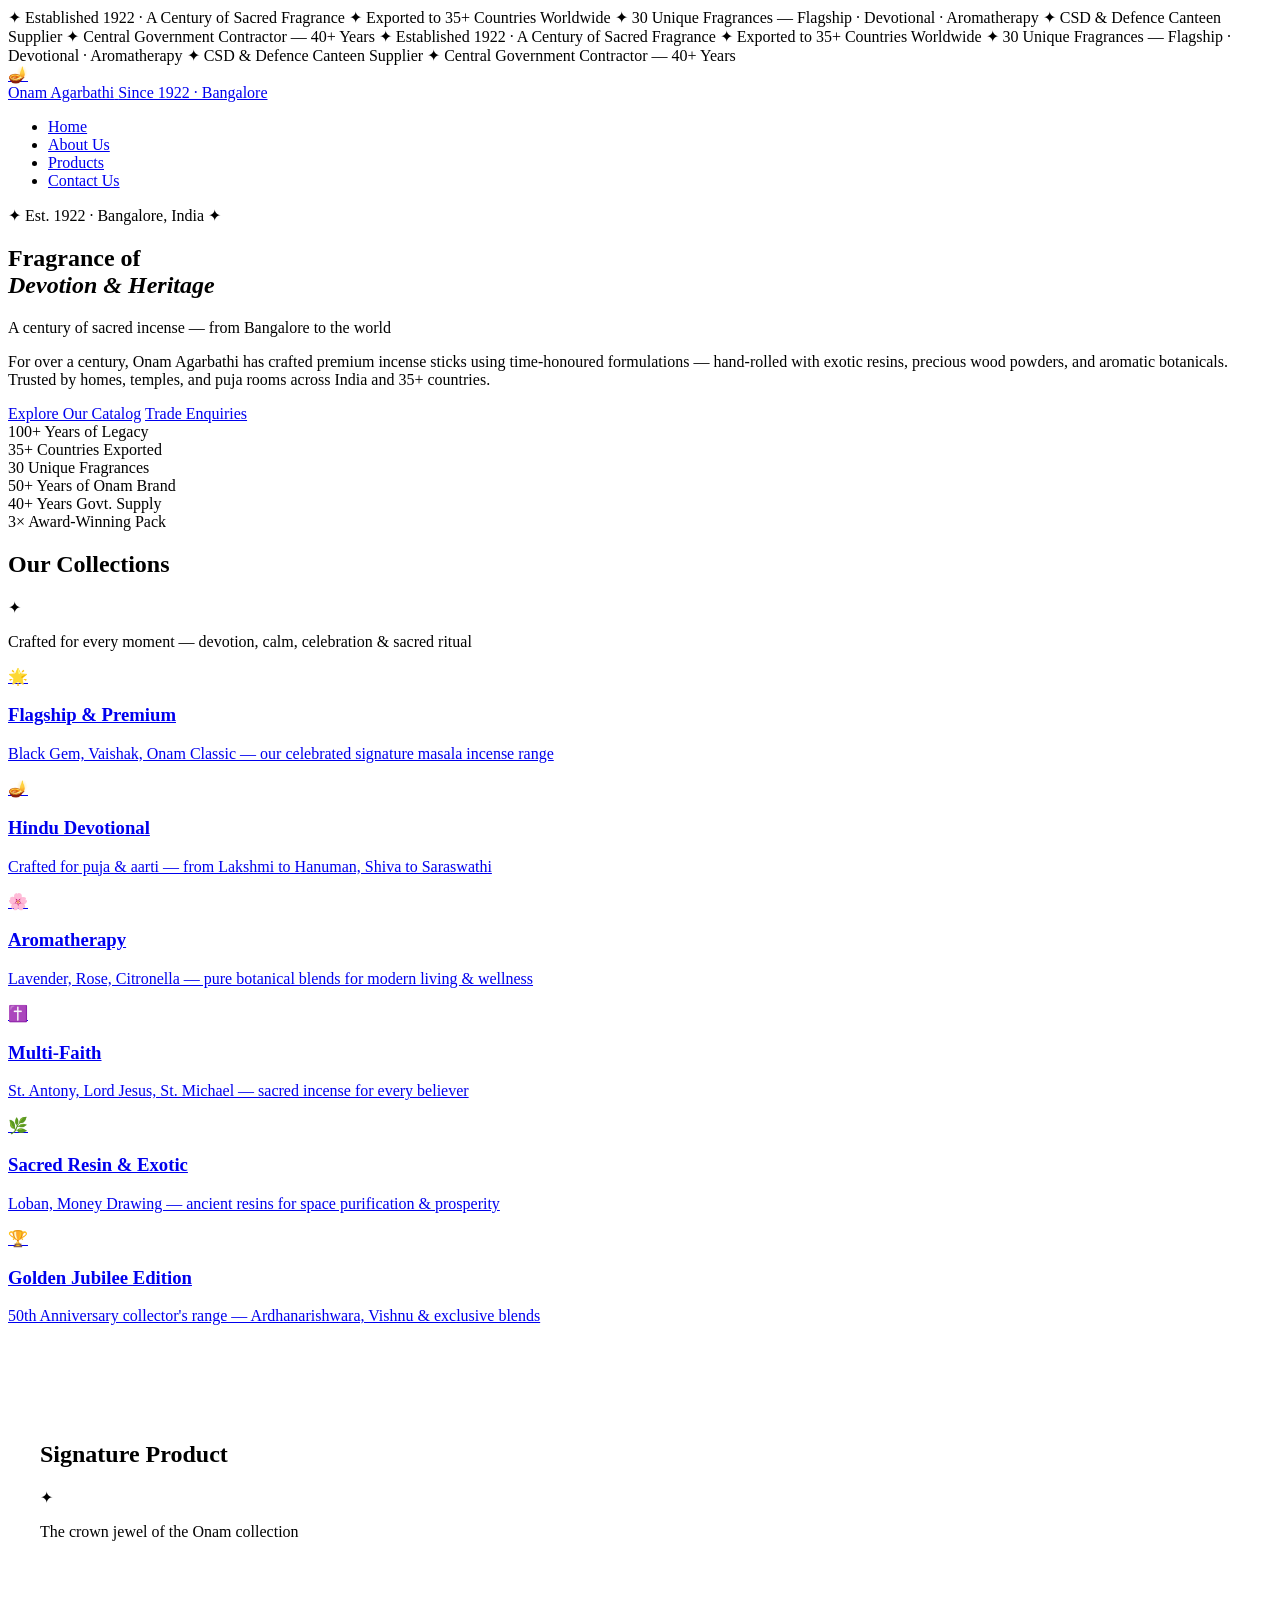
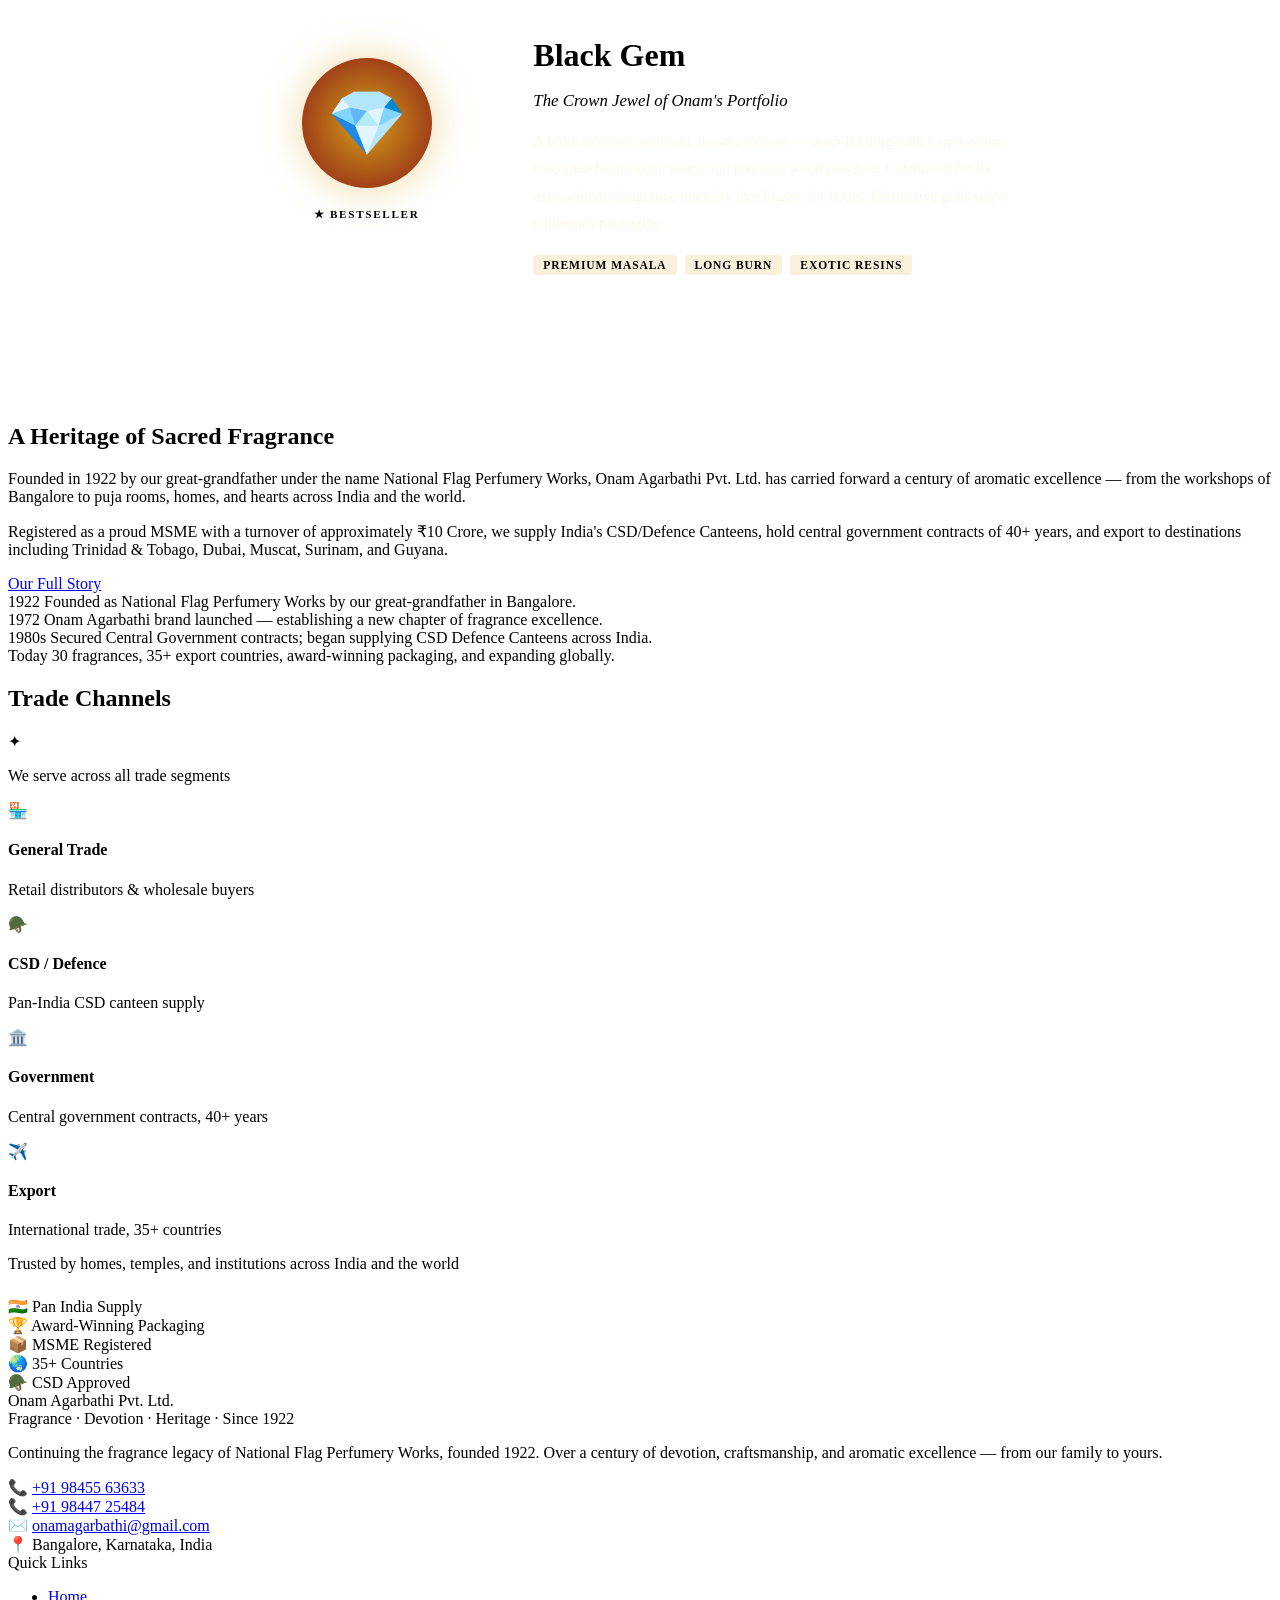
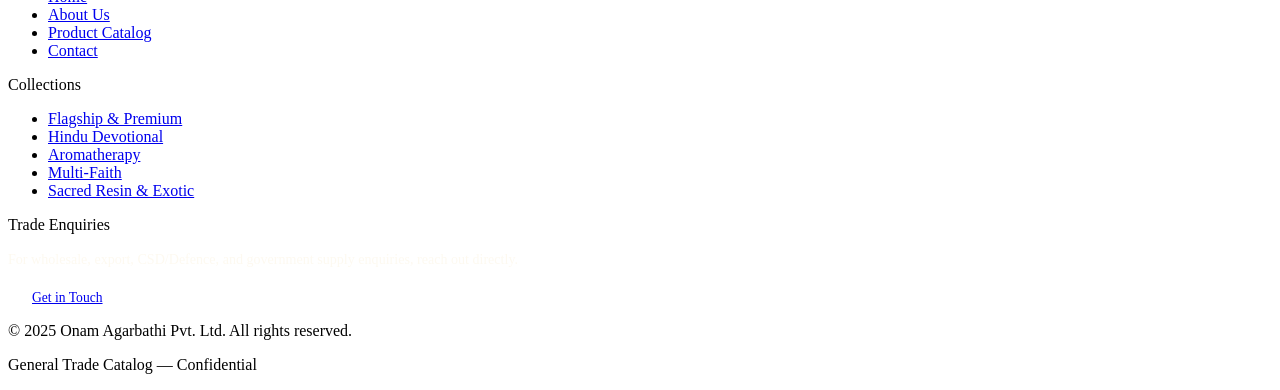
==== index.html @ 0c223b28 "Add index.html" ====
<!DOCTYPE html>
<html lang="en">
<head>
  <meta charset="UTF-8" />
  <meta name="viewport" content="width=device-width, initial-scale=1.0" />
  <title>Onam Agarbathi Pvt. Ltd. — Fragrance · Devotion · Heritage</title>
  <meta name="description" content="Onam Agarbathi Pvt. Ltd. — Over 50 years of sacred fragrance from Bangalore. Premium incense sticks exported to 35+ countries. Shop our catalog of 30 unique fragrances." />
  <link rel="stylesheet" href="css/style.css" />
</head>
<body>

<!-- ANNOUNCEMENT BAR -->
<div class="marquee-bar">
  <div class="marquee-inner">
    <span class="marquee-item"><span class="dot">✦</span> Established 1922 · A Century of Sacred Fragrance</span>
    <span class="marquee-item"><span class="dot">✦</span> Exported to 35+ Countries Worldwide</span>
    <span class="marquee-item"><span class="dot">✦</span> 30 Unique Fragrances — Flagship · Devotional · Aromatherapy</span>
    <span class="marquee-item"><span class="dot">✦</span> CSD &amp; Defence Canteen Supplier</span>
    <span class="marquee-item"><span class="dot">✦</span> Central Government Contractor — 40+ Years</span>
    <span class="marquee-item"><span class="dot">✦</span> Established 1922 · A Century of Sacred Fragrance</span>
    <span class="marquee-item"><span class="dot">✦</span> Exported to 35+ Countries Worldwide</span>
    <span class="marquee-item"><span class="dot">✦</span> 30 Unique Fragrances — Flagship · Devotional · Aromatherapy</span>
    <span class="marquee-item"><span class="dot">✦</span> CSD &amp; Defence Canteen Supplier</span>
    <span class="marquee-item"><span class="dot">✦</span> Central Government Contractor — 40+ Years</span>
  </div>
</div>

<!-- NAVBAR -->
<nav class="navbar">
  <div class="nav-inner">
    <a href="index.html" class="nav-brand">
      <div class="nav-logo-icon">🪔</div>
      <div class="nav-brand-text">
        <span class="nav-brand-name">Onam Agarbathi</span>
        <span class="nav-brand-tagline">Since 1922 · Bangalore</span>
      </div>
    </a>
    <ul class="nav-links">
      <li><a href="index.html" class="active">Home</a></li>
      <li><a href="about.html">About Us</a></li>
      <li><a href="products.html">Products</a></li>
      <li><a href="contact.html" class="nav-cta">Contact Us</a></li>
    </ul>
    <div class="nav-toggle" aria-label="Menu">
      <span></span><span></span><span></span>
    </div>
  </div>
</nav>

<!-- HERO -->
<section class="hero">
  <div class="hero-bg-pattern"></div>
  <div class="hero-mandala"></div>
  <div class="hero-inner">
    <div class="hero-content">
      <span class="hero-badge">✦ Est. 1922 · Bangalore, India ✦</span>
      <h1 class="hero-title">
        Fragrance of<br/><em>Devotion &amp; Heritage</em>
      </h1>
      <p class="hero-subtitle">A century of sacred incense — from Bangalore to the world</p>
      <p class="hero-desc">
        For over a century, Onam Agarbathi has crafted premium incense sticks using time-honoured formulations — hand-rolled with exotic resins, precious wood powders, and aromatic botanicals. Trusted by homes, temples, and puja rooms across India and 35+ countries.
      </p>
      <div class="hero-buttons">
        <a href="products.html" class="btn-primary">Explore Our Catalog</a>
        <a href="contact.html" class="btn-outline">Trade Enquiries</a>
      </div>
    </div>
    <div>
      <div class="hero-stats">
        <div class="hero-stat">
          <span class="stat-number">100+</span>
          <span class="stat-label">Years of Legacy</span>
        </div>
        <div class="hero-stat">
          <span class="stat-number">35+</span>
          <span class="stat-label">Countries Exported</span>
        </div>
        <div class="hero-stat">
          <span class="stat-number">30</span>
          <span class="stat-label">Unique Fragrances</span>
        </div>
        <div class="hero-stat">
          <span class="stat-number">50+</span>
          <span class="stat-label">Years of Onam Brand</span>
        </div>
        <div class="hero-stat">
          <span class="stat-number">40+</span>
          <span class="stat-label">Years Govt. Supply</span>
        </div>
        <div class="hero-stat">
          <span class="stat-number">3×</span>
          <span class="stat-label">Award-Winning Pack</span>
        </div>
      </div>
    </div>
  </div>
</section>

<!-- CATEGORIES -->
<section class="categories-section">
  <div class="container">
    <h2 class="section-title">Our Collections</h2>
    <div class="section-divider"><span class="ornament">✦</span></div>
    <p class="section-subtitle">Crafted for every moment — devotion, calm, celebration &amp; sacred ritual</p>
    <div class="categories-grid">
      <a href="products.html?filter=flagship" class="category-card">
        <span class="category-icon">🌟</span>
        <h3>Flagship &amp; Premium</h3>
        <p>Black Gem, Vaishak, Onam Classic — our celebrated signature masala incense range</p>
      </a>
      <a href="products.html?filter=devotional" class="category-card">
        <span class="category-icon">🪔</span>
        <h3>Hindu Devotional</h3>
        <p>Crafted for puja &amp; aarti — from Lakshmi to Hanuman, Shiva to Saraswathi</p>
      </a>
      <a href="products.html?filter=aromatherapy" class="category-card">
        <span class="category-icon">🌸</span>
        <h3>Aromatherapy</h3>
        <p>Lavender, Rose, Citronella — pure botanical blends for modern living &amp; wellness</p>
      </a>
      <a href="products.html?filter=multifaith" class="category-card">
        <span class="category-icon">✝️</span>
        <h3>Multi-Faith</h3>
        <p>St. Antony, Lord Jesus, St. Michael — sacred incense for every believer</p>
      </a>
      <a href="products.html?filter=resin" class="category-card">
        <span class="category-icon">🌿</span>
        <h3>Sacred Resin &amp; Exotic</h3>
        <p>Loban, Money Drawing — ancient resins for space purification &amp; prosperity</p>
      </a>
      <a href="products.html" class="category-card">
        <span class="category-icon">🏆</span>
        <h3>Golden Jubilee Edition</h3>
        <p>50th Anniversary collector's range — Ardhanarishwara, Vishnu &amp; exclusive blends</p>
      </a>
    </div>
  </div>
</section>

<!-- SIGNATURE PRODUCT SPOTLIGHT -->
<section style="background: var(--warm-white); padding: 80px 2rem;">
  <div class="container">
    <h2 class="section-title">Signature Product</h2>
    <div class="section-divider"><span class="ornament">✦</span></div>
    <p class="section-subtitle">The crown jewel of the Onam collection</p>
    <div style="max-width: 800px; margin: 0 auto; background: linear-gradient(135deg, var(--dark-brown), #3A1C10); border-radius: 16px; padding: 3rem; display: grid; grid-template-columns: 1fr 2fr; gap: 2.5rem; align-items: center; border: 1px solid var(--border-gold);">
      <div style="text-align: center;">
        <div style="width: 130px; height: 130px; background: radial-gradient(circle, #D4A017, #8B1A1A); border-radius: 50%; display: flex; align-items: center; justify-content: center; font-size: 4rem; margin: 0 auto 1rem; box-shadow: 0 0 40px rgba(212,160,23,0.4);">💎</div>
        <span style="background: var(--gold); color: var(--dark-brown); font-size: 0.7rem; font-weight: 700; letter-spacing: 0.15em; text-transform: uppercase; padding: 4px 12px; border-radius: 3px;">★ Bestseller</span>
      </div>
      <div>
        <h3 style="font-family: 'Cinzel', serif; font-size: 2rem; color: var(--gold); margin-bottom: 0.5rem;">Black Gem</h3>
        <p style="font-family: 'Playfair Display', serif; font-style: italic; color: var(--saffron); margin-bottom: 1rem; font-size: 1.05rem;">The Crown Jewel of Onam's Portfolio</p>
        <p style="color: rgba(251,245,230,0.8); font-size: 0.95rem; line-height: 1.8; margin-bottom: 1.2rem;">A bold, intensely aromatic masala incense — deep-burning with long-lasting fragrance from exotic resins and precious wood powders. Celebrated for its extraordinary fragrance intensity that lingers for hours. Distinctive gold-stripe collector's packaging.</p>
        <div style="display: flex; gap: 8px; flex-wrap: wrap;">
          <span style="background: rgba(212,160,23,0.15); border: 1px solid var(--gold); color: var(--saffron); font-size: 0.72rem; font-weight: 700; letter-spacing: 0.08em; text-transform: uppercase; padding: 4px 10px; border-radius: 3px;">Premium Masala</span>
          <span style="background: rgba(212,160,23,0.15); border: 1px solid var(--gold); color: var(--saffron); font-size: 0.72rem; font-weight: 700; letter-spacing: 0.08em; text-transform: uppercase; padding: 4px 10px; border-radius: 3px;">Long Burn</span>
          <span style="background: rgba(212,160,23,0.15); border: 1px solid var(--gold); color: var(--saffron); font-size: 0.72rem; font-weight: 700; letter-spacing: 0.08em; text-transform: uppercase; padding: 4px 10px; border-radius: 3px;">Exotic Resins</span>
        </div>
      </div>
    </div>
  </div>
</section>

<!-- ABOUT SNIPPET -->
<section class="about-snippet">
  <div class="about-snippet-inner">
    <div>
      <h2>A Heritage of <span>Sacred Fragrance</span></h2>
      <p>
        Founded in 1922 by our great-grandfather under the name National Flag Perfumery Works, Onam Agarbathi Pvt. Ltd. has carried forward a century of aromatic excellence — from the workshops of Bangalore to puja rooms, homes, and hearts across India and the world.
      </p>
      <p>
        Registered as a proud MSME with a turnover of approximately ₹10 Crore, we supply India's CSD/Defence Canteens, hold central government contracts of 40+ years, and export to destinations including Trinidad &amp; Tobago, Dubai, Muscat, Surinam, and Guyana.
      </p>
      <a href="about.html" class="btn-primary" style="margin-top: 1rem;">Our Full Story</a>
    </div>
    <div class="heritage-timeline">
      <div class="timeline-item">
        <span class="timeline-year">1922</span>
        <span class="timeline-text">Founded as National Flag Perfumery Works by our great-grandfather in Bangalore.</span>
      </div>
      <div class="timeline-item">
        <span class="timeline-year">1972</span>
        <span class="timeline-text">Onam Agarbathi brand launched — establishing a new chapter of fragrance excellence.</span>
      </div>
      <div class="timeline-item">
        <span class="timeline-year">1980s</span>
        <span class="timeline-text">Secured Central Government contracts; began supplying CSD Defence Canteens across India.</span>
      </div>
      <div class="timeline-item">
        <span class="timeline-year">Today</span>
        <span class="timeline-text">30 fragrances, 35+ export countries, award-winning packaging, and expanding globally.</span>
      </div>
    </div>
  </div>
</section>

<!-- TRADE CHANNELS -->
<section class="trade-section">
  <div class="container">
    <h2 class="section-title">Trade Channels</h2>
    <div class="section-divider"><span class="ornament">✦</span></div>
    <p class="section-subtitle">We serve across all trade segments</p>
    <div class="trade-grid">
      <div class="trade-card">
        <span class="icon">🏪</span>
        <h4>General Trade</h4>
        <p>Retail distributors &amp; wholesale buyers</p>
      </div>
      <div class="trade-card">
        <span class="icon">🪖</span>
        <h4>CSD / Defence</h4>
        <p>Pan-India CSD canteen supply</p>
      </div>
      <div class="trade-card">
        <span class="icon">🏛️</span>
        <h4>Government</h4>
        <p>Central government contracts, 40+ years</p>
      </div>
      <div class="trade-card">
        <span class="icon">✈️</span>
        <h4>Export</h4>
        <p>International trade, 35+ countries</p>
      </div>
    </div>
  </div>
</section>

<!-- TRUST BAR -->
<section class="trust-section">
  <div class="container">
    <p class="section-subtitle" style="margin-bottom: 1.5rem;">Trusted by homes, temples, and institutions across India and the world</p>
    <div class="trust-logos">
      <div class="trust-item">🇮🇳 Pan India Supply</div>
      <div class="trust-item">🏆 Award-Winning Packaging</div>
      <div class="trust-item">📦 MSME Registered</div>
      <div class="trust-item">🌏 35+ Countries</div>
      <div class="trust-item">🪖 CSD Approved</div>
    </div>
  </div>
</section>

<!-- FOOTER -->
<footer>
  <div class="footer-inner">
    <div>
      <div class="footer-brand-name">Onam Agarbathi Pvt. Ltd.</div>
      <div class="footer-brand-tagline">Fragrance · Devotion · Heritage · Since 1922</div>
      <p class="footer-desc">
        Continuing the fragrance legacy of National Flag Perfumery Works, founded 1922. Over a century of devotion, craftsmanship, and aromatic excellence — from our family to yours.
      </p>
      <div class="footer-contact-item">📞 <a href="tel:+919845563633">+91 98455 63633</a></div>
      <div class="footer-contact-item">📞 <a href="tel:+919844725484">+91 98447 25484</a></div>
      <div class="footer-contact-item">✉️ <a href="mailto:onamagarbathi@gmail.com">onamagarbathi@gmail.com</a></div>
      <div class="footer-contact-item">📍 Bangalore, Karnataka, India</div>
    </div>
    <div>
      <div class="footer-heading">Quick Links</div>
      <ul class="footer-links">
        <li><a href="index.html">Home</a></li>
        <li><a href="about.html">About Us</a></li>
        <li><a href="products.html">Product Catalog</a></li>
        <li><a href="contact.html">Contact</a></li>
      </ul>
    </div>
    <div>
      <div class="footer-heading">Collections</div>
      <ul class="footer-links">
        <li><a href="products.html?filter=flagship">Flagship &amp; Premium</a></li>
        <li><a href="products.html?filter=devotional">Hindu Devotional</a></li>
        <li><a href="products.html?filter=aromatherapy">Aromatherapy</a></li>
        <li><a href="products.html?filter=multifaith">Multi-Faith</a></li>
        <li><a href="products.html?filter=resin">Sacred Resin &amp; Exotic</a></li>
      </ul>
    </div>
    <div>
      <div class="footer-heading">Trade Enquiries</div>
      <p style="font-size: 0.88rem; color: rgba(251,245,230,0.6); line-height: 1.7; margin-bottom: 1rem;">
        For wholesale, export, CSD/Defence, and government supply enquiries, reach out directly.
      </p>
      <a href="contact.html" class="btn-primary" style="font-size: 0.85rem; padding: 11px 24px;">Get in Touch</a>
    </div>
  </div>
  <div class="footer-bottom">
    <p>© 2025 Onam Agarbathi Pvt. Ltd. All rights reserved.</p>
    <p>General Trade Catalog — Confidential</p>
  </div>
</footer>

<script src="js/main.js"></script>
</body>
</html>
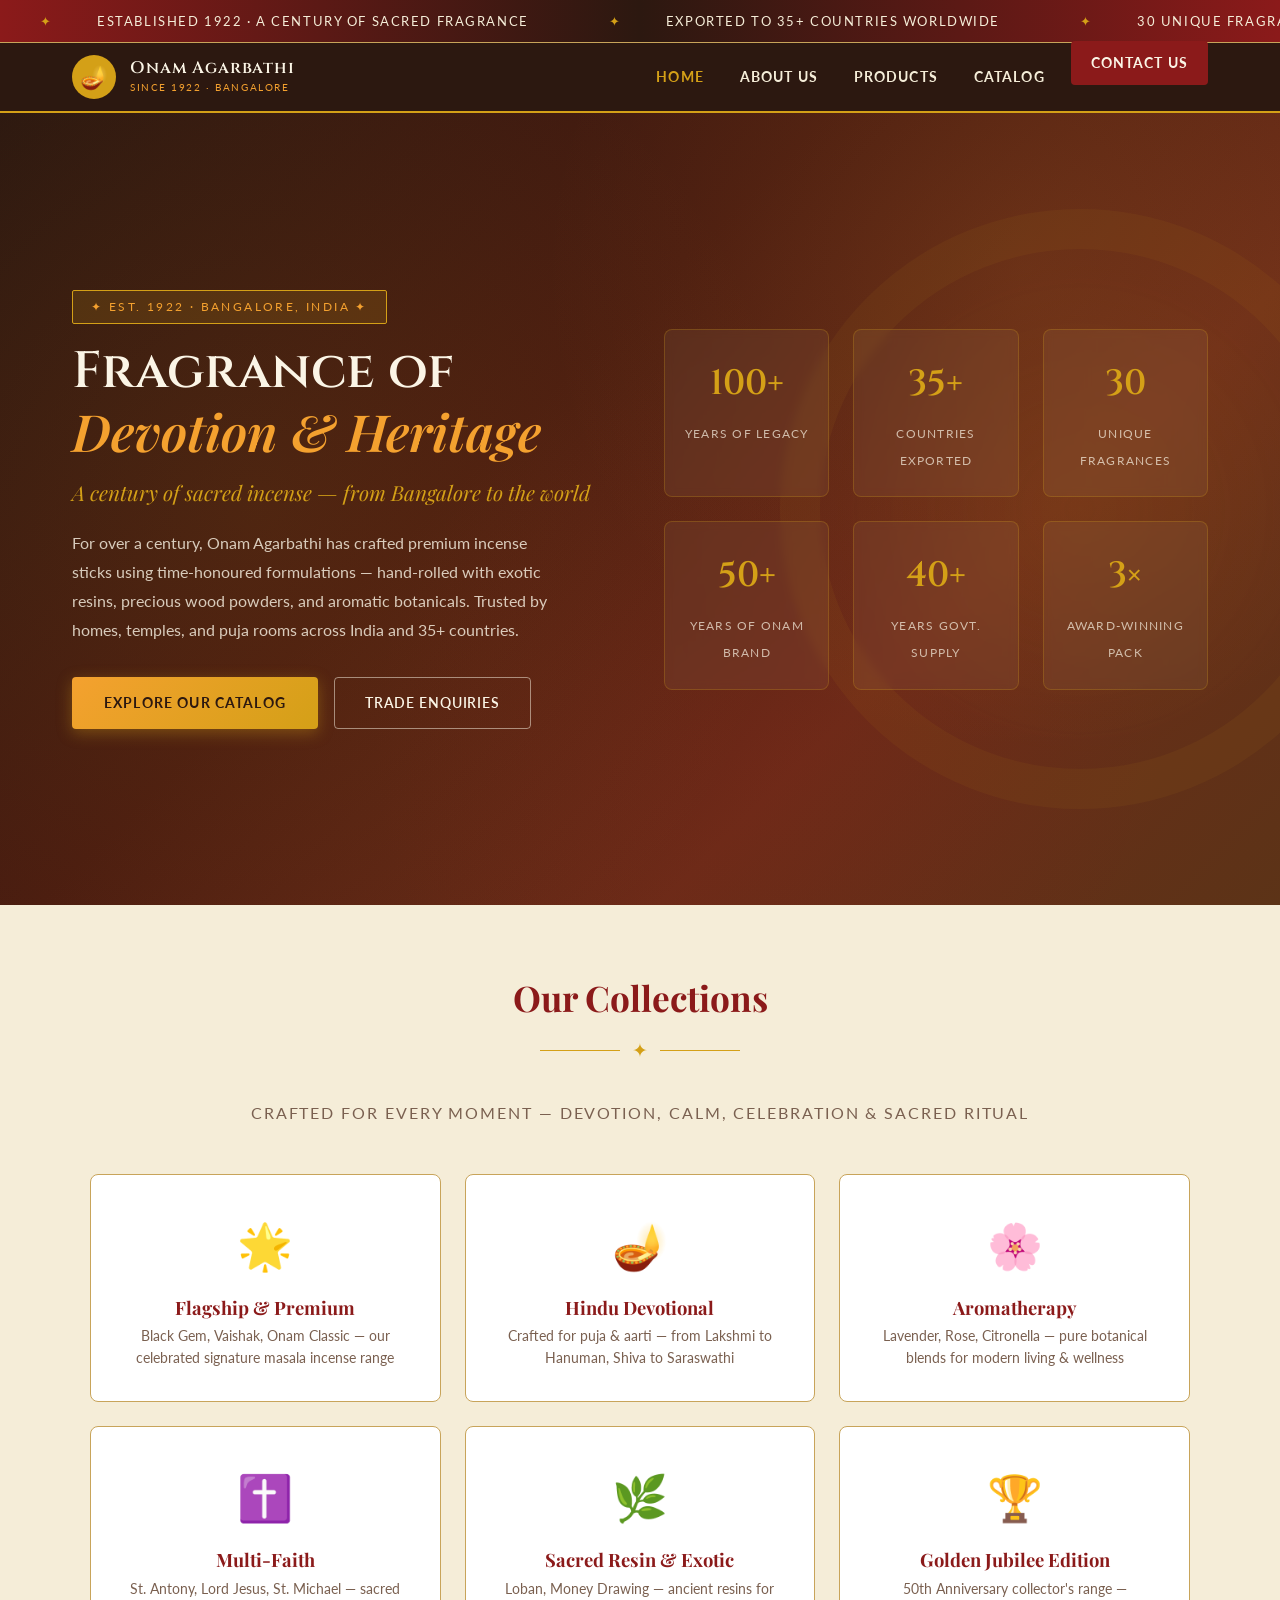
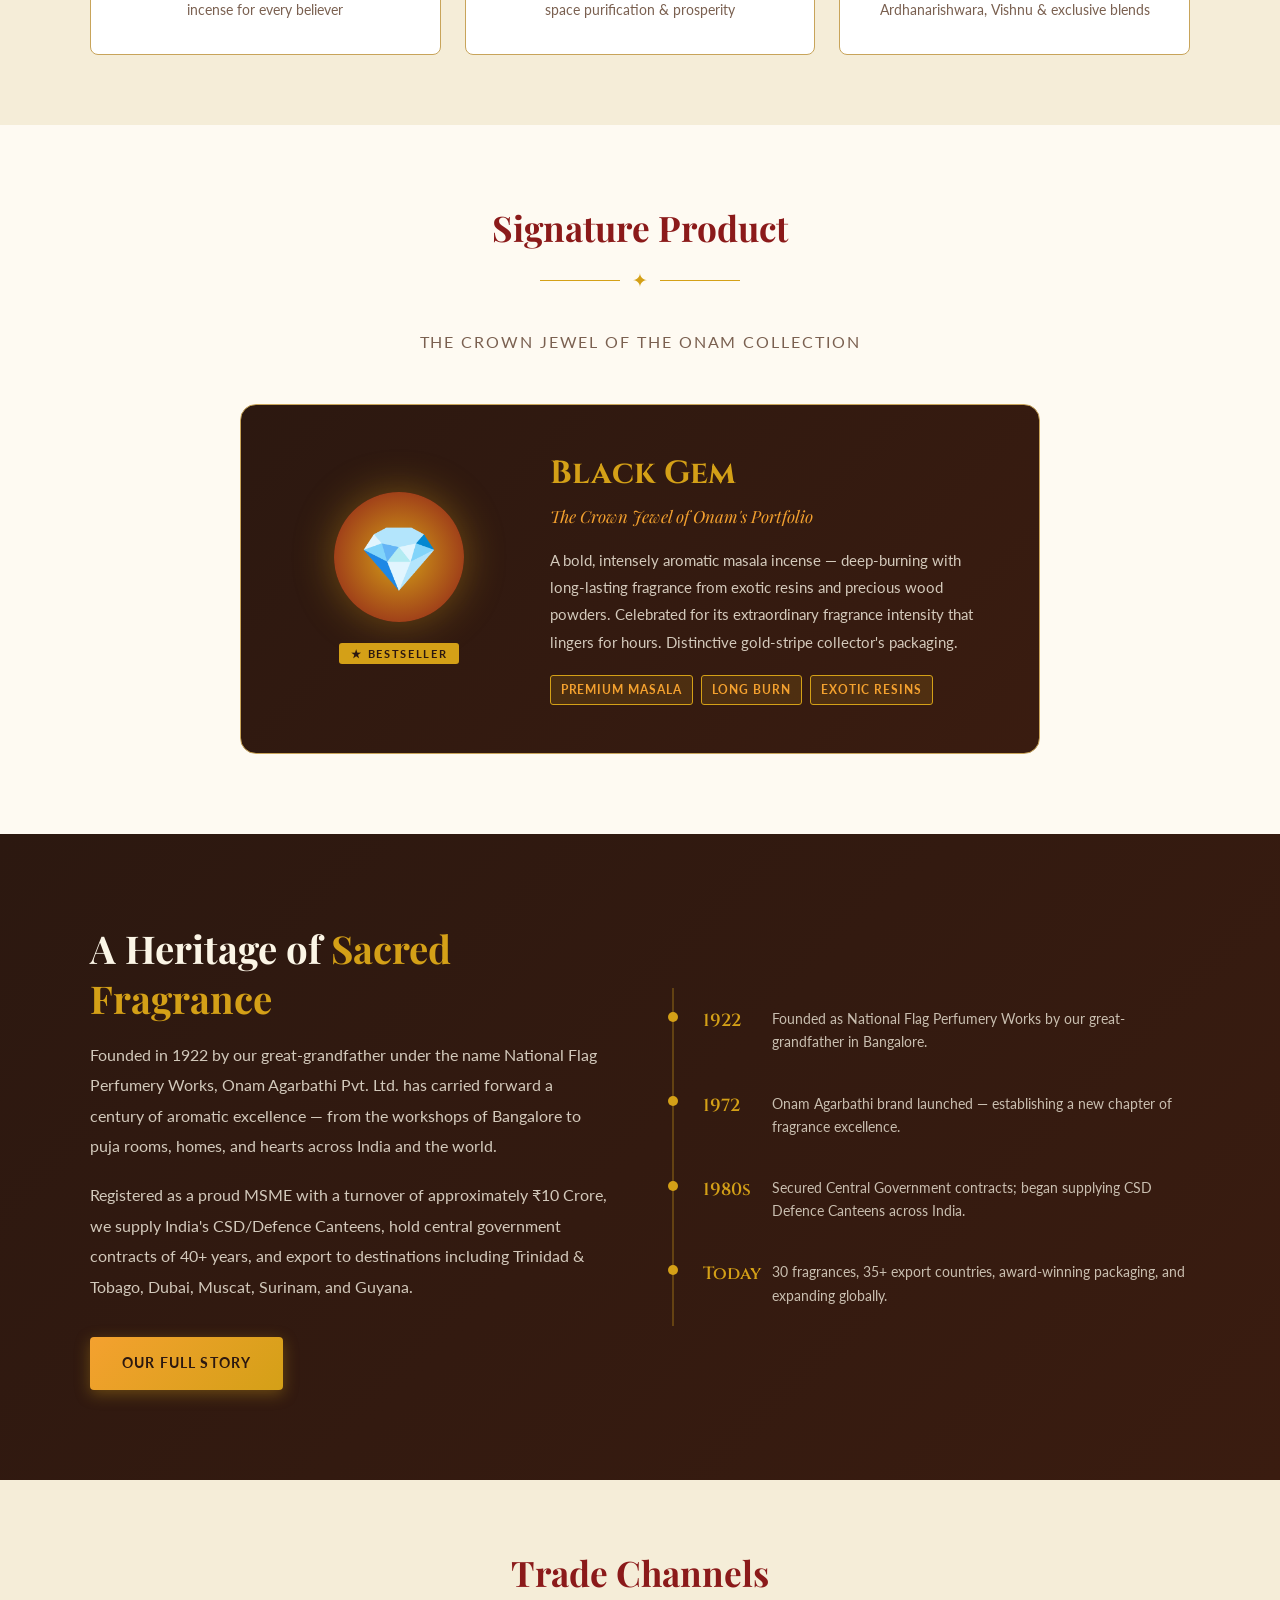
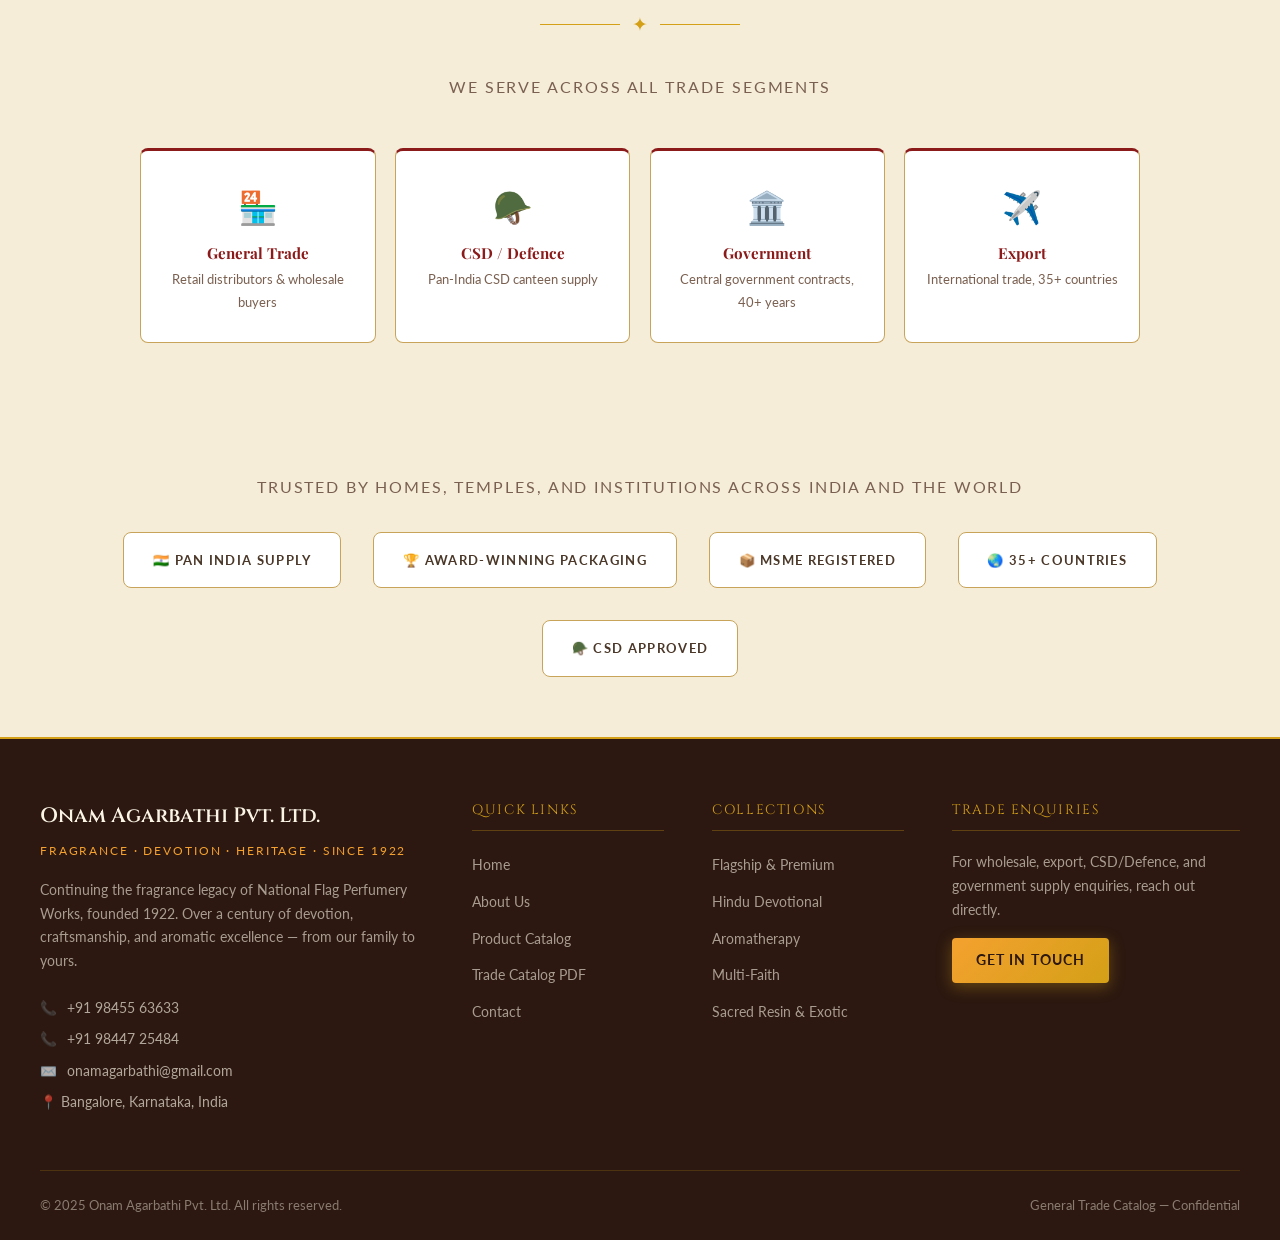
==== commit 143e77f5: "Add General Trade Catalog 2026 with PDF viewer and navigation update - Add catalog.html: new page wi" ====
--- a/index.html
+++ b/index.html
@@ -39,6 +39,7 @@
       <li><a href="index.html" class="active">Home</a></li>
       <li><a href="about.html">About Us</a></li>
       <li><a href="products.html">Products</a></li>
+      <li><a href="catalog.html">Catalog</a></li>
       <li><a href="contact.html" class="nav-cta">Contact Us</a></li>
     </ul>
     <div class="nav-toggle" aria-label="Menu">
@@ -262,6 +263,7 @@
         <li><a href="index.html">Home</a></li>
         <li><a href="about.html">About Us</a></li>
         <li><a href="products.html">Product Catalog</a></li>
+        <li><a href="catalog.html">Trade Catalog PDF</a></li>
         <li><a href="contact.html">Contact</a></li>
       </ul>
     </div>
--- a/css/style.css
+++ b/css/style.css
@@ -0,0 +1,1207 @@
+/* =====================================================
+   ONAM AGARBATHI — Main Stylesheet
+   Rich, warm Indian aesthetic
+   ===================================================== */
+
+@import url('https://fonts.googleapis.com/css2?family=Playfair+Display:ital,wght@0,400;0,600;0,700;1,400&family=Lato:wght@300;400;700&family=Cinzel:wght@400;600&display=swap');
+
+:root {
+  --saffron: #F4A12F;
+  --deep-red: #8B1A1A;
+  --crimson: #C0392B;
+  --gold: #D4A017;
+  --dark-gold: #A07810;
+  --ivory: #FBF5E6;
+  --cream: #F5EDD8;
+  --warm-white: #FEFAF2;
+  --dark-brown: #2C1810;
+  --medium-brown: #5C3317;
+  --light-brown: #8B5E3C;
+  --charcoal: #2D2D2D;
+  --text-dark: #1A0F08;
+  --text-medium: #4A3728;
+  --text-light: #7A6050;
+  --border-gold: #C8A45A;
+  --shadow: rgba(44, 24, 16, 0.15);
+}
+
+* {
+  margin: 0;
+  padding: 0;
+  box-sizing: border-box;
+}
+
+html {
+  scroll-behavior: smooth;
+}
+
+body {
+  font-family: 'Lato', sans-serif;
+  background-color: var(--warm-white);
+  color: var(--text-dark);
+  line-height: 1.7;
+  font-size: 16px;
+}
+
+/* =====================================================
+   TYPOGRAPHY
+   ===================================================== */
+h1, h2, h3, h4 {
+  font-family: 'Playfair Display', serif;
+  color: var(--dark-brown);
+  line-height: 1.3;
+}
+
+.section-title {
+  font-size: 2.2rem;
+  color: var(--deep-red);
+  text-align: center;
+  margin-bottom: 0.5rem;
+}
+
+.section-subtitle {
+  font-family: 'Lato', sans-serif;
+  font-size: 1rem;
+  color: var(--text-light);
+  text-align: center;
+  letter-spacing: 0.12em;
+  text-transform: uppercase;
+  margin-bottom: 3rem;
+}
+
+.section-divider {
+  display: flex;
+  align-items: center;
+  justify-content: center;
+  margin: 0.8rem auto 2rem;
+  gap: 12px;
+}
+
+.section-divider::before,
+.section-divider::after {
+  content: '';
+  flex: 1;
+  max-width: 80px;
+  height: 1px;
+  background: var(--gold);
+}
+
+.section-divider .ornament {
+  color: var(--gold);
+  font-size: 1.2rem;
+}
+
+/* =====================================================
+   NAVIGATION
+   ===================================================== */
+.navbar {
+  position: sticky;
+  top: 0;
+  z-index: 1000;
+  background: var(--dark-brown);
+  border-bottom: 2px solid var(--gold);
+  padding: 0;
+}
+
+.nav-inner {
+  max-width: 1200px;
+  margin: 0 auto;
+  display: flex;
+  align-items: center;
+  justify-content: space-between;
+  padding: 0 2rem;
+  height: 68px;
+}
+
+.nav-brand {
+  display: flex;
+  align-items: center;
+  gap: 14px;
+  text-decoration: none;
+}
+
+.nav-logo-icon {
+  width: 44px;
+  height: 44px;
+  background: var(--gold);
+  border-radius: 50%;
+  display: flex;
+  align-items: center;
+  justify-content: center;
+  font-size: 1.4rem;
+}
+
+.nav-brand-text {
+  display: flex;
+  flex-direction: column;
+}
+
+.nav-brand-name {
+  font-family: 'Cinzel', serif;
+  font-size: 1.05rem;
+  color: var(--ivory);
+  font-weight: 600;
+  letter-spacing: 0.05em;
+  line-height: 1.2;
+}
+
+.nav-brand-tagline {
+  font-size: 0.65rem;
+  color: var(--saffron);
+  letter-spacing: 0.15em;
+  text-transform: uppercase;
+}
+
+.nav-links {
+  display: flex;
+  list-style: none;
+  gap: 0;
+}
+
+.nav-links a {
+  display: block;
+  padding: 24px 18px;
+  color: var(--cream);
+  text-decoration: none;
+  font-size: 0.88rem;
+  font-weight: 700;
+  letter-spacing: 0.08em;
+  text-transform: uppercase;
+  transition: color 0.25s, background 0.25s;
+  position: relative;
+}
+
+.nav-links a::after {
+  content: '';
+  position: absolute;
+  bottom: 0;
+  left: 18px;
+  right: 18px;
+  height: 2px;
+  background: var(--gold);
+  transform: scaleX(0);
+  transition: transform 0.25s;
+}
+
+.nav-links a:hover,
+.nav-links a.active {
+  color: var(--gold);
+}
+
+.nav-links a:hover::after,
+.nav-links a.active::after {
+  transform: scaleX(1);
+}
+
+.nav-cta {
+  background: var(--deep-red);
+  color: var(--ivory) !important;
+  padding: 10px 20px !important;
+  border-radius: 4px;
+  margin-left: 8px;
+  transition: background 0.25s !important;
+}
+
+.nav-cta:hover {
+  background: var(--crimson) !important;
+}
+
+.nav-cta::after { display: none !important; }
+
+/* Mobile nav toggle */
+.nav-toggle {
+  display: none;
+  flex-direction: column;
+  gap: 5px;
+  cursor: pointer;
+  padding: 4px;
+}
+
+.nav-toggle span {
+  display: block;
+  width: 26px;
+  height: 2px;
+  background: var(--ivory);
+  transition: transform 0.3s;
+}
+
+/* =====================================================
+   HERO SECTION
+   ===================================================== */
+.hero {
+  position: relative;
+  min-height: 88vh;
+  display: flex;
+  align-items: center;
+  overflow: hidden;
+  background: linear-gradient(135deg, var(--dark-brown) 0%, #4A1C10 40%, #6B2C18 70%, var(--medium-brown) 100%);
+}
+
+.hero-bg-pattern {
+  position: absolute;
+  inset: 0;
+  background-image:
+    radial-gradient(circle at 20% 50%, rgba(212, 160, 23, 0.08) 0%, transparent 50%),
+    radial-gradient(circle at 80% 20%, rgba(244, 161, 47, 0.1) 0%, transparent 40%),
+    radial-gradient(circle at 60% 80%, rgba(139, 26, 26, 0.15) 0%, transparent 40%);
+  background-size: cover;
+}
+
+.hero-mandala {
+  position: absolute;
+  right: -100px;
+  top: 50%;
+  transform: translateY(-50%);
+  width: 600px;
+  height: 600px;
+  opacity: 0.06;
+  background: radial-gradient(circle, var(--gold) 0%, transparent 70%);
+  border-radius: 50%;
+  border: 40px solid var(--gold);
+}
+
+.hero-inner {
+  position: relative;
+  z-index: 1;
+  max-width: 1200px;
+  margin: 0 auto;
+  padding: 0 2rem;
+  display: grid;
+  grid-template-columns: 1fr 1fr;
+  gap: 3rem;
+  align-items: center;
+}
+
+.hero-badge {
+  display: inline-block;
+  background: rgba(212, 160, 23, 0.15);
+  border: 1px solid var(--gold);
+  color: var(--saffron);
+  font-size: 0.75rem;
+  letter-spacing: 0.2em;
+  text-transform: uppercase;
+  padding: 6px 18px;
+  border-radius: 2px;
+  margin-bottom: 1.2rem;
+}
+
+.hero-title {
+  font-family: 'Cinzel', serif;
+  font-size: 3.2rem;
+  color: var(--ivory);
+  font-weight: 600;
+  line-height: 1.15;
+  margin-bottom: 0.5rem;
+}
+
+.hero-title em {
+  font-style: italic;
+  color: var(--saffron);
+  font-family: 'Playfair Display', serif;
+}
+
+.hero-subtitle {
+  font-family: 'Playfair Display', serif;
+  font-size: 1.3rem;
+  color: var(--gold);
+  font-style: italic;
+  margin-bottom: 1.2rem;
+}
+
+.hero-desc {
+  color: rgba(251, 245, 230, 0.8);
+  font-size: 1rem;
+  line-height: 1.8;
+  margin-bottom: 2rem;
+  max-width: 480px;
+}
+
+.hero-buttons {
+  display: flex;
+  gap: 1rem;
+  flex-wrap: wrap;
+}
+
+.btn-primary {
+  background: linear-gradient(135deg, var(--saffron), var(--gold));
+  color: var(--dark-brown);
+  padding: 14px 32px;
+  border: none;
+  border-radius: 4px;
+  font-weight: 700;
+  font-size: 0.9rem;
+  letter-spacing: 0.08em;
+  text-transform: uppercase;
+  cursor: pointer;
+  text-decoration: none;
+  display: inline-block;
+  transition: transform 0.2s, box-shadow 0.2s;
+  box-shadow: 0 4px 15px rgba(212, 160, 23, 0.35);
+}
+
+.btn-primary:hover {
+  transform: translateY(-2px);
+  box-shadow: 0 8px 25px rgba(212, 160, 23, 0.45);
+}
+
+.btn-outline {
+  background: transparent;
+  color: var(--ivory);
+  padding: 13px 30px;
+  border: 1px solid rgba(251, 245, 230, 0.5);
+  border-radius: 4px;
+  font-size: 0.9rem;
+  font-weight: 600;
+  letter-spacing: 0.06em;
+  text-transform: uppercase;
+  cursor: pointer;
+  text-decoration: none;
+  display: inline-block;
+  transition: border-color 0.2s, color 0.2s;
+}
+
+.btn-outline:hover {
+  border-color: var(--gold);
+  color: var(--gold);
+}
+
+.hero-stats {
+  display: grid;
+  grid-template-columns: repeat(3, 1fr);
+  gap: 1.5rem;
+}
+
+.hero-stat {
+  text-align: center;
+  background: rgba(251, 245, 230, 0.05);
+  border: 1px solid rgba(212, 160, 23, 0.25);
+  border-radius: 8px;
+  padding: 1.5rem 1rem;
+  backdrop-filter: blur(4px);
+}
+
+.hero-stat .stat-number {
+  font-family: 'Cinzel', serif;
+  font-size: 2.2rem;
+  color: var(--gold);
+  font-weight: 600;
+  display: block;
+  margin-bottom: 4px;
+}
+
+.hero-stat .stat-label {
+  color: rgba(251, 245, 230, 0.7);
+  font-size: 0.78rem;
+  letter-spacing: 0.1em;
+  text-transform: uppercase;
+}
+
+.hero-incense-visual {
+  display: flex;
+  justify-content: center;
+  align-items: center;
+  flex-direction: column;
+  gap: 0.5rem;
+  margin-top: 2rem;
+}
+
+.incense-stick-row {
+  display: flex;
+  gap: 1.5rem;
+  justify-content: center;
+}
+
+.incense-stick {
+  display: flex;
+  flex-direction: column;
+  align-items: center;
+  gap: 0;
+}
+
+.incense-smoke {
+  width: 2px;
+  height: 40px;
+  background: linear-gradient(to top, transparent, rgba(251, 245, 230, 0.4));
+  animation: smokeRise 3s ease-in-out infinite;
+}
+
+.incense-stick:nth-child(2) .incense-smoke { animation-delay: 1s; }
+.incense-stick:nth-child(3) .incense-smoke { animation-delay: 0.5s; }
+.incense-stick:nth-child(4) .incense-smoke { animation-delay: 1.5s; }
+
+@keyframes smokeRise {
+  0%, 100% { transform: scaleX(1) translateY(0); opacity: 0.4; }
+  50% { transform: scaleX(1.5) translateY(-5px); opacity: 0.7; }
+}
+
+.incense-rod {
+  width: 3px;
+  height: 100px;
+  background: linear-gradient(to bottom, var(--dark-brown), var(--gold));
+  border-radius: 2px;
+}
+
+/* =====================================================
+   SECTIONS COMMON
+   ===================================================== */
+section {
+  padding: 80px 2rem;
+}
+
+.container {
+  max-width: 1200px;
+  margin: 0 auto;
+}
+
+/* =====================================================
+   MARQUEE / ANNOUNCEMENT BAR
+   ===================================================== */
+.marquee-bar {
+  background: linear-gradient(90deg, var(--deep-red), var(--dark-brown), var(--deep-red));
+  padding: 10px 0;
+  overflow: hidden;
+  border-bottom: 1px solid var(--border-gold);
+}
+
+.marquee-inner {
+  display: flex;
+  animation: marqueeScroll 30s linear infinite;
+  white-space: nowrap;
+}
+
+.marquee-item {
+  color: var(--cream);
+  font-size: 0.82rem;
+  letter-spacing: 0.12em;
+  text-transform: uppercase;
+  padding: 0 2.5rem;
+}
+
+.marquee-item .dot {
+  color: var(--gold);
+  margin-right: 2.5rem;
+}
+
+@keyframes marqueeScroll {
+  0% { transform: translateX(0); }
+  100% { transform: translateX(-50%); }
+}
+
+/* =====================================================
+   FEATURED CATEGORIES
+   ===================================================== */
+.categories-section {
+  background: var(--cream);
+  padding: 70px 2rem;
+}
+
+.categories-grid {
+  display: grid;
+  grid-template-columns: repeat(3, 1fr);
+  gap: 1.5rem;
+  max-width: 1100px;
+  margin: 0 auto;
+}
+
+.category-card {
+  background: white;
+  border: 1px solid var(--border-gold);
+  border-radius: 8px;
+  padding: 2rem 1.5rem;
+  text-align: center;
+  text-decoration: none;
+  transition: transform 0.3s, box-shadow 0.3s;
+  display: block;
+}
+
+.category-card:hover {
+  transform: translateY(-6px);
+  box-shadow: 0 12px 35px var(--shadow);
+}
+
+.category-icon {
+  font-size: 2.8rem;
+  margin-bottom: 0.8rem;
+  display: block;
+}
+
+.category-card h3 {
+  font-size: 1.15rem;
+  color: var(--deep-red);
+  margin-bottom: 0.4rem;
+}
+
+.category-card p {
+  font-size: 0.85rem;
+  color: var(--text-light);
+  line-height: 1.6;
+}
+
+/* =====================================================
+   PRODUCT GRID
+   ===================================================== */
+.products-section {
+  background: var(--warm-white);
+}
+
+.product-filters {
+  display: flex;
+  gap: 0.5rem;
+  justify-content: center;
+  flex-wrap: wrap;
+  margin-bottom: 3rem;
+}
+
+.filter-btn {
+  background: transparent;
+  border: 1px solid var(--border-gold);
+  color: var(--text-medium);
+  padding: 8px 20px;
+  border-radius: 24px;
+  font-size: 0.82rem;
+  font-weight: 600;
+  letter-spacing: 0.06em;
+  cursor: pointer;
+  transition: all 0.2s;
+}
+
+.filter-btn.active,
+.filter-btn:hover {
+  background: var(--deep-red);
+  border-color: var(--deep-red);
+  color: white;
+}
+
+.products-grid {
+  display: grid;
+  grid-template-columns: repeat(auto-fill, minmax(240px, 1fr));
+  gap: 1.8rem;
+  max-width: 1200px;
+  margin: 0 auto;
+}
+
+.product-card {
+  background: white;
+  border-radius: 10px;
+  overflow: hidden;
+  box-shadow: 0 2px 12px var(--shadow);
+  transition: transform 0.3s, box-shadow 0.3s;
+  border: 1px solid rgba(200, 164, 90, 0.2);
+}
+
+.product-card:hover {
+  transform: translateY(-5px);
+  box-shadow: 0 10px 30px rgba(44, 24, 16, 0.18);
+}
+
+.product-img-area {
+  height: 200px;
+  display: flex;
+  align-items: center;
+  justify-content: center;
+  font-size: 4rem;
+  position: relative;
+  overflow: hidden;
+}
+
+.product-badge {
+  position: absolute;
+  top: 12px;
+  left: 12px;
+  background: var(--deep-red);
+  color: white;
+  font-size: 0.68rem;
+  font-weight: 700;
+  letter-spacing: 0.1em;
+  text-transform: uppercase;
+  padding: 3px 9px;
+  border-radius: 3px;
+}
+
+.product-number {
+  position: absolute;
+  bottom: 10px;
+  right: 12px;
+  font-family: 'Cinzel', serif;
+  font-size: 1.8rem;
+  font-weight: 600;
+  color: rgba(255,255,255,0.25);
+  line-height: 1;
+}
+
+.product-body {
+  padding: 1.2rem;
+}
+
+.product-name {
+  font-family: 'Playfair Display', serif;
+  font-size: 1.1rem;
+  color: var(--dark-brown);
+  margin-bottom: 0.3rem;
+}
+
+.product-tagline {
+  font-size: 0.8rem;
+  color: var(--text-light);
+  font-style: italic;
+  margin-bottom: 0.7rem;
+}
+
+.product-desc {
+  font-size: 0.82rem;
+  color: var(--text-medium);
+  line-height: 1.6;
+  margin-bottom: 0.8rem;
+}
+
+.product-tags {
+  display: flex;
+  flex-wrap: wrap;
+  gap: 4px;
+}
+
+.tag {
+  background: var(--cream);
+  color: var(--medium-brown);
+  font-size: 0.7rem;
+  font-weight: 600;
+  letter-spacing: 0.06em;
+  text-transform: uppercase;
+  padding: 3px 8px;
+  border-radius: 3px;
+  border: 1px solid var(--border-gold);
+}
+
+/* =====================================================
+   ABOUT SECTION (homepage snippet)
+   ===================================================== */
+.about-snippet {
+  background: linear-gradient(135deg, var(--dark-brown) 0%, #3A1C10 100%);
+  color: var(--ivory);
+  padding: 90px 2rem;
+}
+
+.about-snippet-inner {
+  max-width: 1100px;
+  margin: 0 auto;
+  display: grid;
+  grid-template-columns: 1fr 1fr;
+  gap: 4rem;
+  align-items: center;
+}
+
+.about-snippet h2 {
+  font-size: 2.4rem;
+  color: var(--ivory);
+  margin-bottom: 1rem;
+}
+
+.about-snippet h2 span {
+  color: var(--gold);
+}
+
+.about-snippet p {
+  color: rgba(251, 245, 230, 0.8);
+  line-height: 1.9;
+  margin-bottom: 1.2rem;
+  font-size: 1rem;
+}
+
+.heritage-timeline {
+  display: flex;
+  flex-direction: column;
+  gap: 0;
+}
+
+.timeline-item {
+  display: flex;
+  gap: 1.2rem;
+  padding: 1.2rem 0;
+  border-left: 2px solid rgba(212, 160, 23, 0.3);
+  padding-left: 1.8rem;
+  position: relative;
+}
+
+.timeline-item::before {
+  content: '';
+  position: absolute;
+  left: -6px;
+  top: 1.5rem;
+  width: 10px;
+  height: 10px;
+  border-radius: 50%;
+  background: var(--gold);
+}
+
+.timeline-year {
+  font-family: 'Cinzel', serif;
+  font-size: 1.1rem;
+  color: var(--gold);
+  font-weight: 600;
+  min-width: 50px;
+}
+
+.timeline-text {
+  font-size: 0.9rem;
+  color: rgba(251, 245, 230, 0.75);
+  line-height: 1.6;
+}
+
+/* =====================================================
+   FULL ABOUT PAGE
+   ===================================================== */
+.page-hero {
+  background: linear-gradient(135deg, var(--dark-brown) 0%, #4A1C10 100%);
+  padding: 80px 2rem 60px;
+  text-align: center;
+}
+
+.page-hero h1 {
+  font-family: 'Cinzel', serif;
+  font-size: 2.8rem;
+  color: var(--ivory);
+  margin-bottom: 0.8rem;
+}
+
+.page-hero p {
+  color: rgba(251, 245, 230, 0.7);
+  font-size: 1.1rem;
+  max-width: 600px;
+  margin: 0 auto;
+}
+
+.breadcrumb {
+  text-align: center;
+  font-size: 0.82rem;
+  color: var(--gold);
+  margin-top: 1rem;
+  letter-spacing: 0.06em;
+}
+
+.breadcrumb a { color: var(--saffron); text-decoration: none; }
+.breadcrumb a:hover { text-decoration: underline; }
+
+.about-full {
+  max-width: 1100px;
+  margin: 0 auto;
+  padding: 80px 2rem;
+}
+
+.about-lead {
+  font-family: 'Playfair Display', serif;
+  font-size: 1.35rem;
+  color: var(--deep-red);
+  line-height: 1.8;
+  margin-bottom: 2rem;
+  border-left: 4px solid var(--gold);
+  padding-left: 1.5rem;
+}
+
+.about-body p {
+  margin-bottom: 1.2rem;
+  color: var(--text-medium);
+  font-size: 1rem;
+  line-height: 1.85;
+}
+
+.values-grid {
+  display: grid;
+  grid-template-columns: repeat(3, 1fr);
+  gap: 1.5rem;
+  margin: 3rem 0;
+}
+
+.value-card {
+  background: var(--cream);
+  border-radius: 10px;
+  padding: 2rem 1.5rem;
+  text-align: center;
+  border-top: 3px solid var(--gold);
+}
+
+.value-icon { font-size: 2.5rem; margin-bottom: 0.8rem; display: block; }
+
+.value-card h3 {
+  font-size: 1.1rem;
+  color: var(--deep-red);
+  margin-bottom: 0.5rem;
+}
+
+.value-card p {
+  font-size: 0.88rem;
+  color: var(--text-light);
+  line-height: 1.6;
+}
+
+.stats-bar {
+  background: var(--dark-brown);
+  border-radius: 10px;
+  padding: 2.5rem 2rem;
+  display: grid;
+  grid-template-columns: repeat(4, 1fr);
+  gap: 1rem;
+  margin: 3rem 0;
+  text-align: center;
+}
+
+.stat-item .stat-number {
+  font-family: 'Cinzel', serif;
+  font-size: 2.2rem;
+  color: var(--gold);
+  display: block;
+  font-weight: 600;
+}
+
+.stat-item .stat-label {
+  font-size: 0.78rem;
+  color: rgba(251, 245, 230, 0.65);
+  letter-spacing: 0.1em;
+  text-transform: uppercase;
+}
+
+/* =====================================================
+   CONTACT PAGE
+   ===================================================== */
+.contact-section {
+  max-width: 1100px;
+  margin: 0 auto;
+  padding: 80px 2rem;
+  display: grid;
+  grid-template-columns: 1fr 1.5fr;
+  gap: 4rem;
+}
+
+.contact-info h2 {
+  font-size: 2rem;
+  color: var(--deep-red);
+  margin-bottom: 0.8rem;
+}
+
+.contact-info p {
+  color: var(--text-medium);
+  line-height: 1.8;
+  margin-bottom: 2rem;
+}
+
+.contact-item {
+  display: flex;
+  gap: 1rem;
+  margin-bottom: 1.5rem;
+  align-items: flex-start;
+}
+
+.contact-icon {
+  width: 42px;
+  height: 42px;
+  background: var(--deep-red);
+  border-radius: 50%;
+  display: flex;
+  align-items: center;
+  justify-content: center;
+  color: white;
+  font-size: 1.1rem;
+  flex-shrink: 0;
+}
+
+.contact-detail h4 {
+  font-size: 0.9rem;
+  color: var(--dark-brown);
+  margin-bottom: 0.2rem;
+  font-family: 'Lato', sans-serif;
+  font-weight: 700;
+  letter-spacing: 0.06em;
+  text-transform: uppercase;
+}
+
+.contact-detail p, .contact-detail a {
+  font-size: 0.95rem;
+  color: var(--text-medium);
+  text-decoration: none;
+  line-height: 1.6;
+}
+
+.contact-detail a:hover { color: var(--deep-red); }
+
+.contact-form {
+  background: var(--cream);
+  border-radius: 12px;
+  padding: 2.5rem;
+  border: 1px solid var(--border-gold);
+}
+
+.contact-form h3 {
+  font-size: 1.5rem;
+  color: var(--deep-red);
+  margin-bottom: 1.5rem;
+}
+
+.form-group {
+  margin-bottom: 1.2rem;
+}
+
+.form-group label {
+  display: block;
+  font-size: 0.82rem;
+  font-weight: 700;
+  letter-spacing: 0.08em;
+  text-transform: uppercase;
+  color: var(--text-medium);
+  margin-bottom: 0.4rem;
+}
+
+.form-group input,
+.form-group select,
+.form-group textarea {
+  width: 100%;
+  padding: 11px 14px;
+  background: white;
+  border: 1px solid var(--border-gold);
+  border-radius: 5px;
+  font-family: 'Lato', sans-serif;
+  font-size: 0.95rem;
+  color: var(--text-dark);
+  transition: border-color 0.2s;
+  outline: none;
+}
+
+.form-group input:focus,
+.form-group select:focus,
+.form-group textarea:focus {
+  border-color: var(--deep-red);
+}
+
+.form-group textarea { resize: vertical; min-height: 110px; }
+
+.form-row {
+  display: grid;
+  grid-template-columns: 1fr 1fr;
+  gap: 1rem;
+}
+
+.btn-submit {
+  width: 100%;
+  padding: 13px;
+  background: linear-gradient(135deg, var(--deep-red), var(--crimson));
+  color: white;
+  border: none;
+  border-radius: 5px;
+  font-size: 0.95rem;
+  font-weight: 700;
+  letter-spacing: 0.08em;
+  text-transform: uppercase;
+  cursor: pointer;
+  transition: transform 0.2s, box-shadow 0.2s;
+  box-shadow: 0 4px 15px rgba(139, 26, 26, 0.3);
+}
+
+.btn-submit:hover {
+  transform: translateY(-2px);
+  box-shadow: 0 8px 25px rgba(139, 26, 26, 0.4);
+}
+
+/* =====================================================
+   TRADE CHANNELS SECTION
+   ===================================================== */
+.trade-section {
+  background: var(--cream);
+  padding: 70px 2rem;
+}
+
+.trade-grid {
+  display: grid;
+  grid-template-columns: repeat(4, 1fr);
+  gap: 1.2rem;
+  max-width: 1000px;
+  margin: 0 auto;
+}
+
+.trade-card {
+  background: white;
+  border: 1px solid var(--border-gold);
+  border-radius: 8px;
+  padding: 1.8rem 1.2rem;
+  text-align: center;
+  border-top: 3px solid var(--deep-red);
+}
+
+.trade-card .icon { font-size: 2rem; margin-bottom: 0.6rem; display: block; }
+.trade-card h4 { font-size: 0.95rem; color: var(--deep-red); margin-bottom: 0.3rem; }
+.trade-card p { font-size: 0.82rem; color: var(--text-light); }
+
+/* =====================================================
+   FOOTER
+   ===================================================== */
+footer {
+  background: var(--dark-brown);
+  color: var(--ivory);
+  padding: 60px 2rem 0;
+  border-top: 2px solid var(--gold);
+}
+
+.footer-inner {
+  max-width: 1200px;
+  margin: 0 auto;
+  display: grid;
+  grid-template-columns: 2fr 1fr 1fr 1.5fr;
+  gap: 3rem;
+  margin-bottom: 3rem;
+}
+
+.footer-brand-name {
+  font-family: 'Cinzel', serif;
+  font-size: 1.3rem;
+  color: var(--ivory);
+  font-weight: 600;
+  margin-bottom: 0.4rem;
+}
+
+.footer-brand-tagline {
+  font-size: 0.78rem;
+  color: var(--saffron);
+  letter-spacing: 0.15em;
+  text-transform: uppercase;
+  margin-bottom: 1rem;
+}
+
+.footer-desc {
+  font-size: 0.88rem;
+  color: rgba(251, 245, 230, 0.6);
+  line-height: 1.7;
+  margin-bottom: 1.5rem;
+}
+
+.footer-contact-item {
+  display: flex;
+  gap: 0.6rem;
+  align-items: center;
+  font-size: 0.85rem;
+  color: rgba(251, 245, 230, 0.65);
+  margin-bottom: 0.5rem;
+}
+
+.footer-contact-item a {
+  color: rgba(251, 245, 230, 0.65);
+  text-decoration: none;
+}
+
+.footer-contact-item a:hover { color: var(--gold); }
+
+.footer-heading {
+  font-family: 'Cinzel', serif;
+  font-size: 0.85rem;
+  color: var(--gold);
+  letter-spacing: 0.12em;
+  text-transform: uppercase;
+  margin-bottom: 1.2rem;
+  padding-bottom: 0.5rem;
+  border-bottom: 1px solid rgba(212, 160, 23, 0.3);
+}
+
+.footer-links {
+  list-style: none;
+  display: flex;
+  flex-direction: column;
+  gap: 0.6rem;
+}
+
+.footer-links a {
+  font-size: 0.88rem;
+  color: rgba(251, 245, 230, 0.6);
+  text-decoration: none;
+  transition: color 0.2s;
+}
+
+.footer-links a:hover { color: var(--gold); }
+
+.footer-bottom {
+  border-top: 1px solid rgba(212, 160, 23, 0.2);
+  padding: 1.5rem 0;
+  display: flex;
+  justify-content: space-between;
+  align-items: center;
+  max-width: 1200px;
+  margin: 0 auto;
+}
+
+.footer-bottom p {
+  font-size: 0.8rem;
+  color: rgba(251, 245, 230, 0.45);
+}
+
+.footer-bottom a {
+  color: rgba(251, 245, 230, 0.45);
+  text-decoration: none;
+}
+
+/* =====================================================
+   TESTIMONIALS / TRUST
+   ===================================================== */
+.trust-section {
+  background: var(--cream);
+  padding: 60px 2rem;
+  text-align: center;
+}
+
+.trust-logos {
+  display: flex;
+  justify-content: center;
+  align-items: center;
+  gap: 2rem;
+  flex-wrap: wrap;
+  margin-top: 2rem;
+}
+
+.trust-item {
+  background: white;
+  border: 1px solid var(--border-gold);
+  border-radius: 8px;
+  padding: 1rem 1.8rem;
+  font-size: 0.82rem;
+  font-weight: 700;
+  letter-spacing: 0.1em;
+  text-transform: uppercase;
+  color: var(--text-medium);
+}
+
+/* =====================================================
+   RESPONSIVE
+   ===================================================== */
+@media (max-width: 900px) {
+  .hero-inner { grid-template-columns: 1fr; }
+  .hero-stats { grid-template-columns: repeat(3, 1fr); }
+  .categories-grid { grid-template-columns: repeat(2, 1fr); }
+  .about-snippet-inner { grid-template-columns: 1fr; gap: 2.5rem; }
+  .values-grid { grid-template-columns: repeat(2, 1fr); }
+  .stats-bar { grid-template-columns: repeat(2, 1fr); }
+  .footer-inner { grid-template-columns: 1fr 1fr; gap: 2rem; }
+  .trade-grid { grid-template-columns: repeat(2, 1fr); }
+  .contact-section { grid-template-columns: 1fr; }
+  .hero-title { font-size: 2.4rem; }
+}
+
+@media (max-width: 640px) {
+  .nav-links { display: none; }
+  .nav-toggle { display: flex; }
+  .nav-links.open {
+    display: flex;
+    flex-direction: column;
+    position: absolute;
+    top: 68px;
+    left: 0; right: 0;
+    background: var(--dark-brown);
+    padding: 1rem 0;
+    border-bottom: 2px solid var(--gold);
+  }
+  .nav-links.open a { padding: 12px 2rem; }
+  .hero { min-height: auto; padding: 60px 0; }
+  .hero-title { font-size: 2rem; }
+  .section-title { font-size: 1.8rem; }
+  .products-grid { grid-template-columns: repeat(2, 1fr); }
+  .categories-grid { grid-template-columns: 1fr; }
+  .values-grid { grid-template-columns: 1fr; }
+  .stats-bar { grid-template-columns: 1fr 1fr; }
+  .footer-inner { grid-template-columns: 1fr; }
+  .form-row { grid-template-columns: 1fr; }
+  .trade-grid { grid-template-columns: 1fr 1fr; }
+  .footer-bottom { flex-direction: column; gap: 0.5rem; text-align: center; }
+}
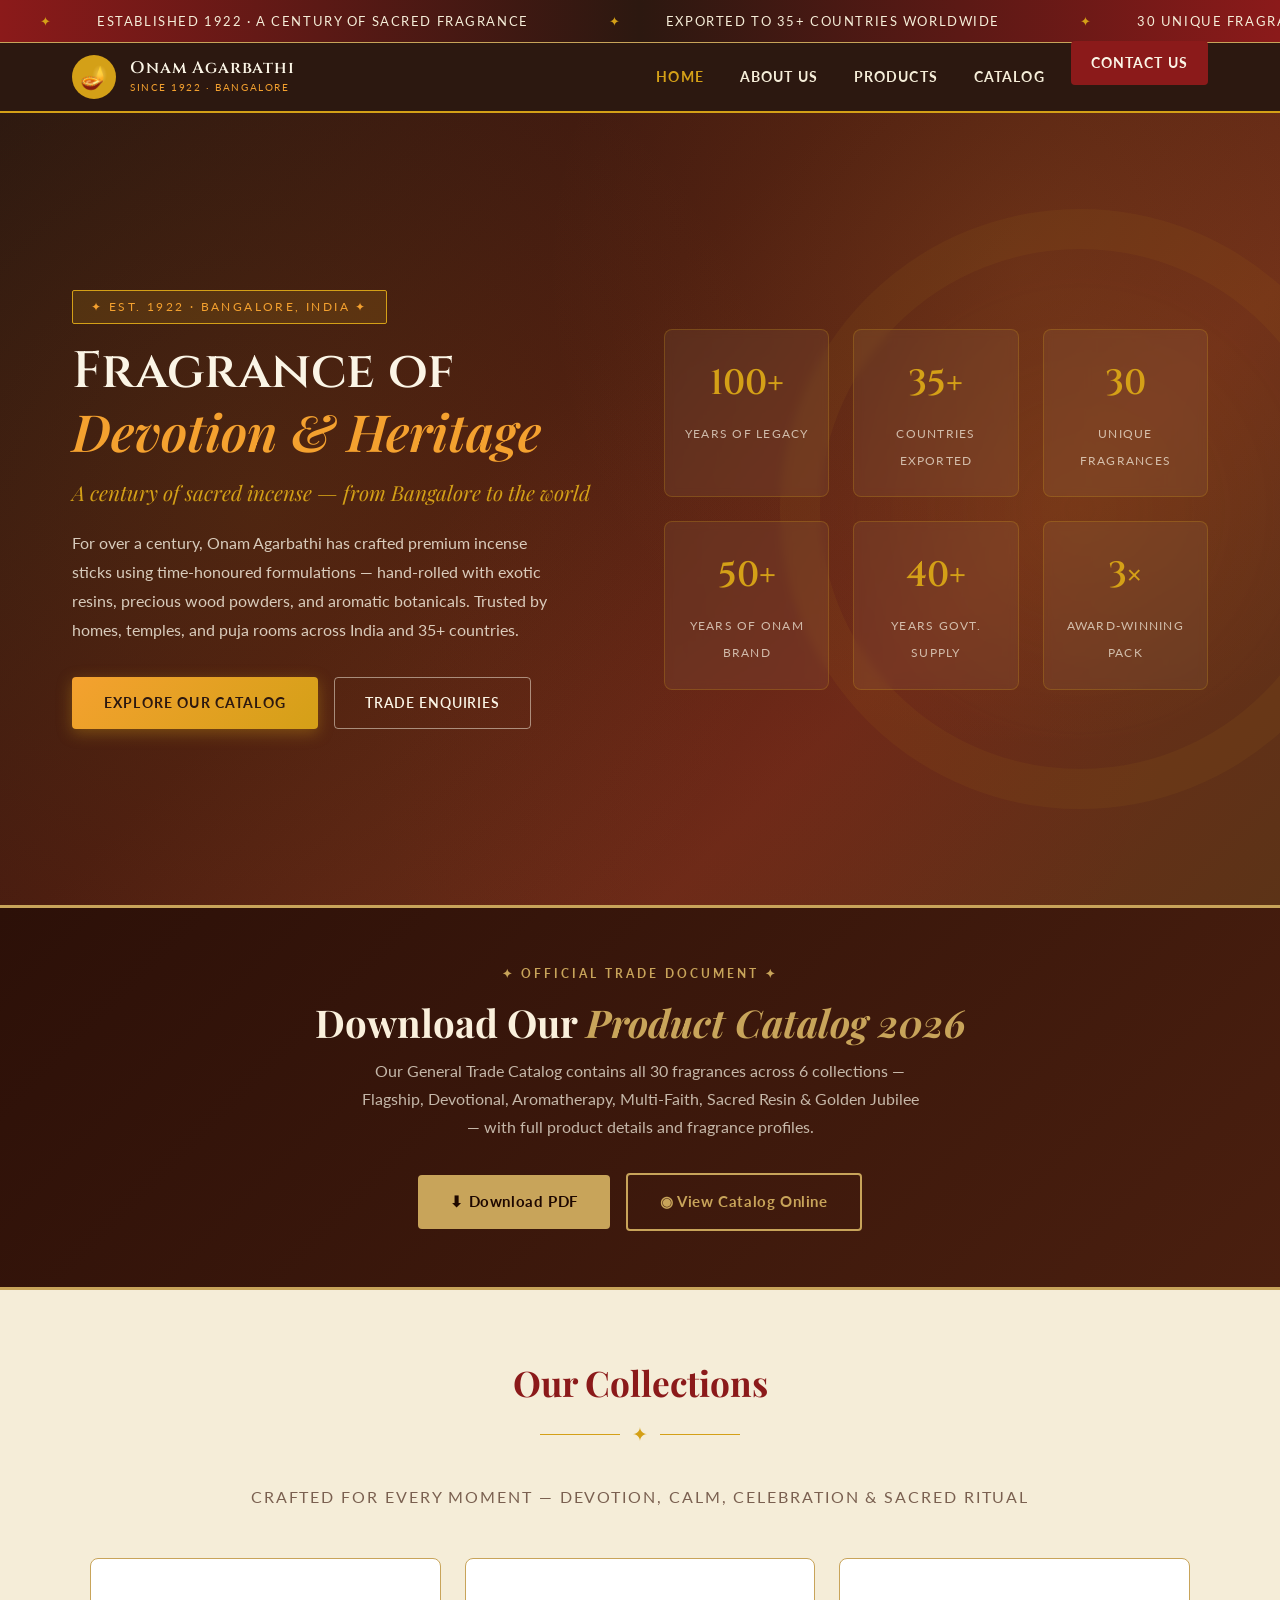
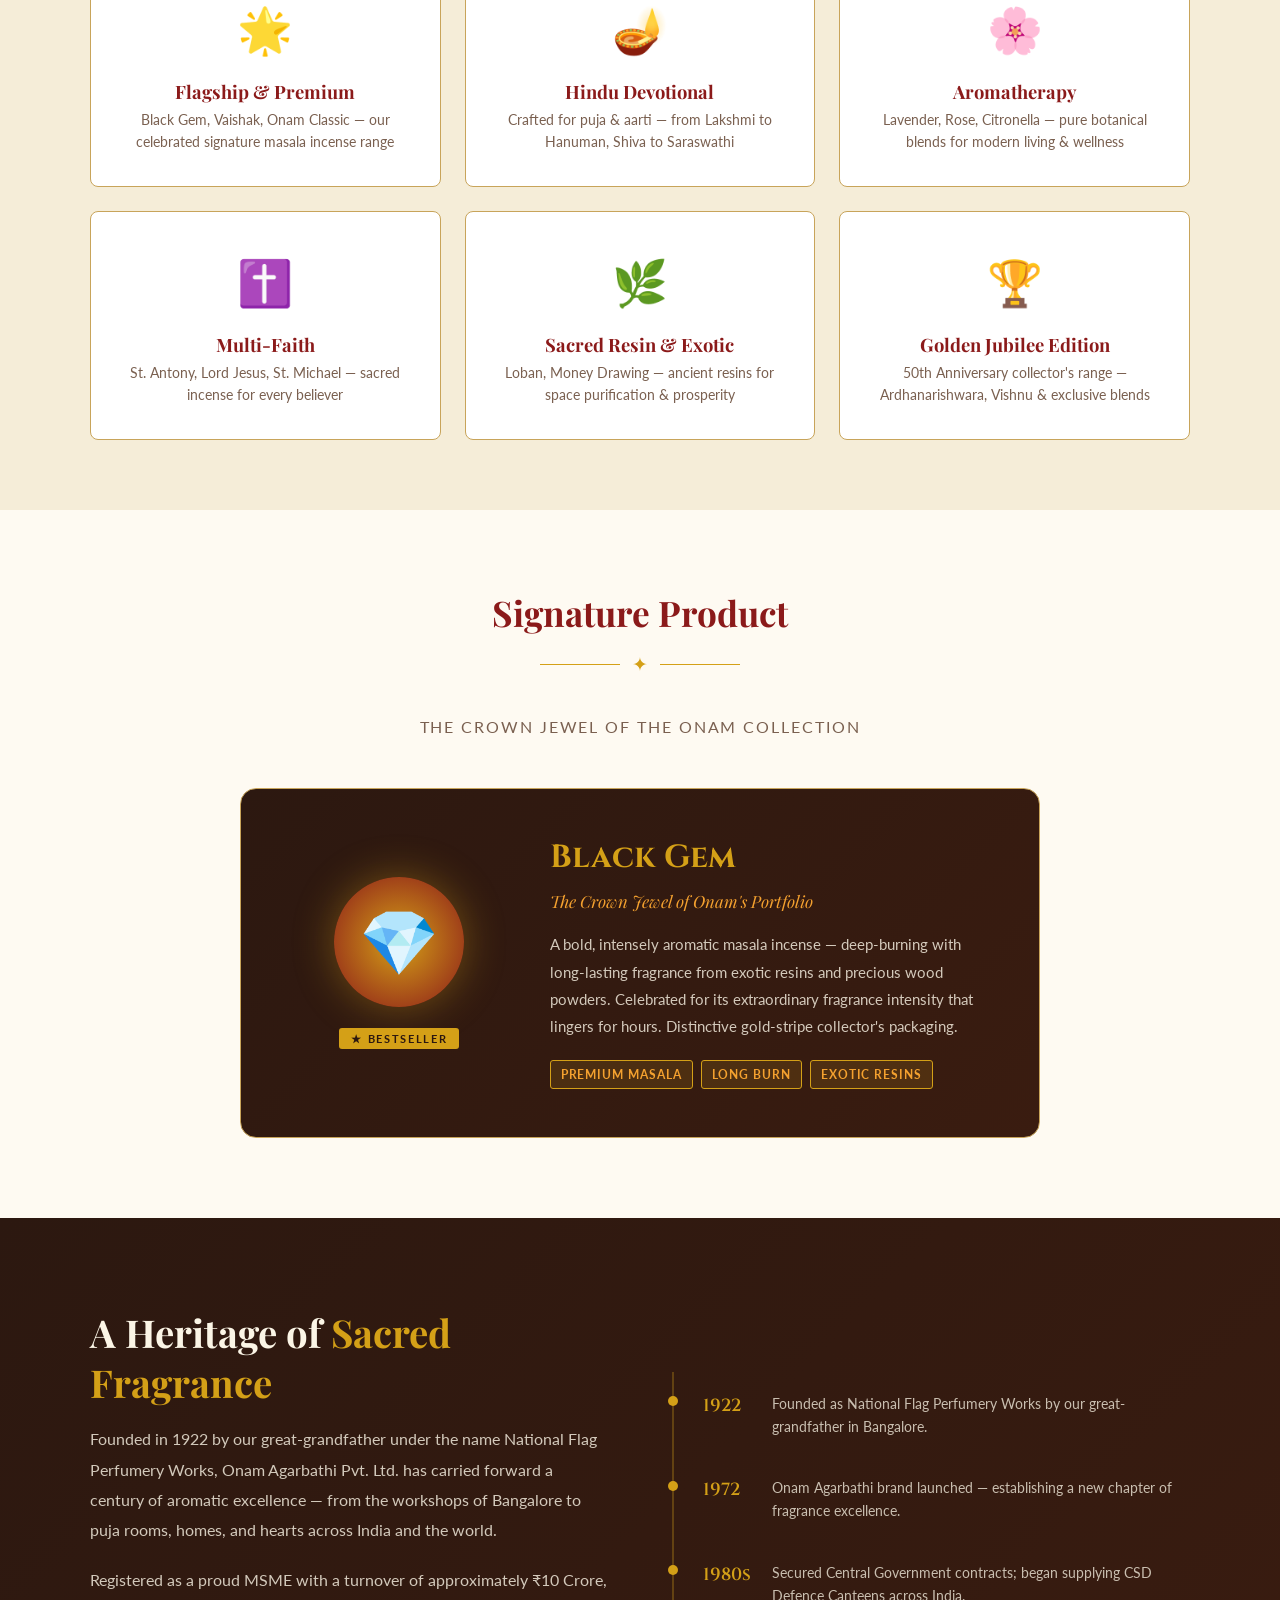
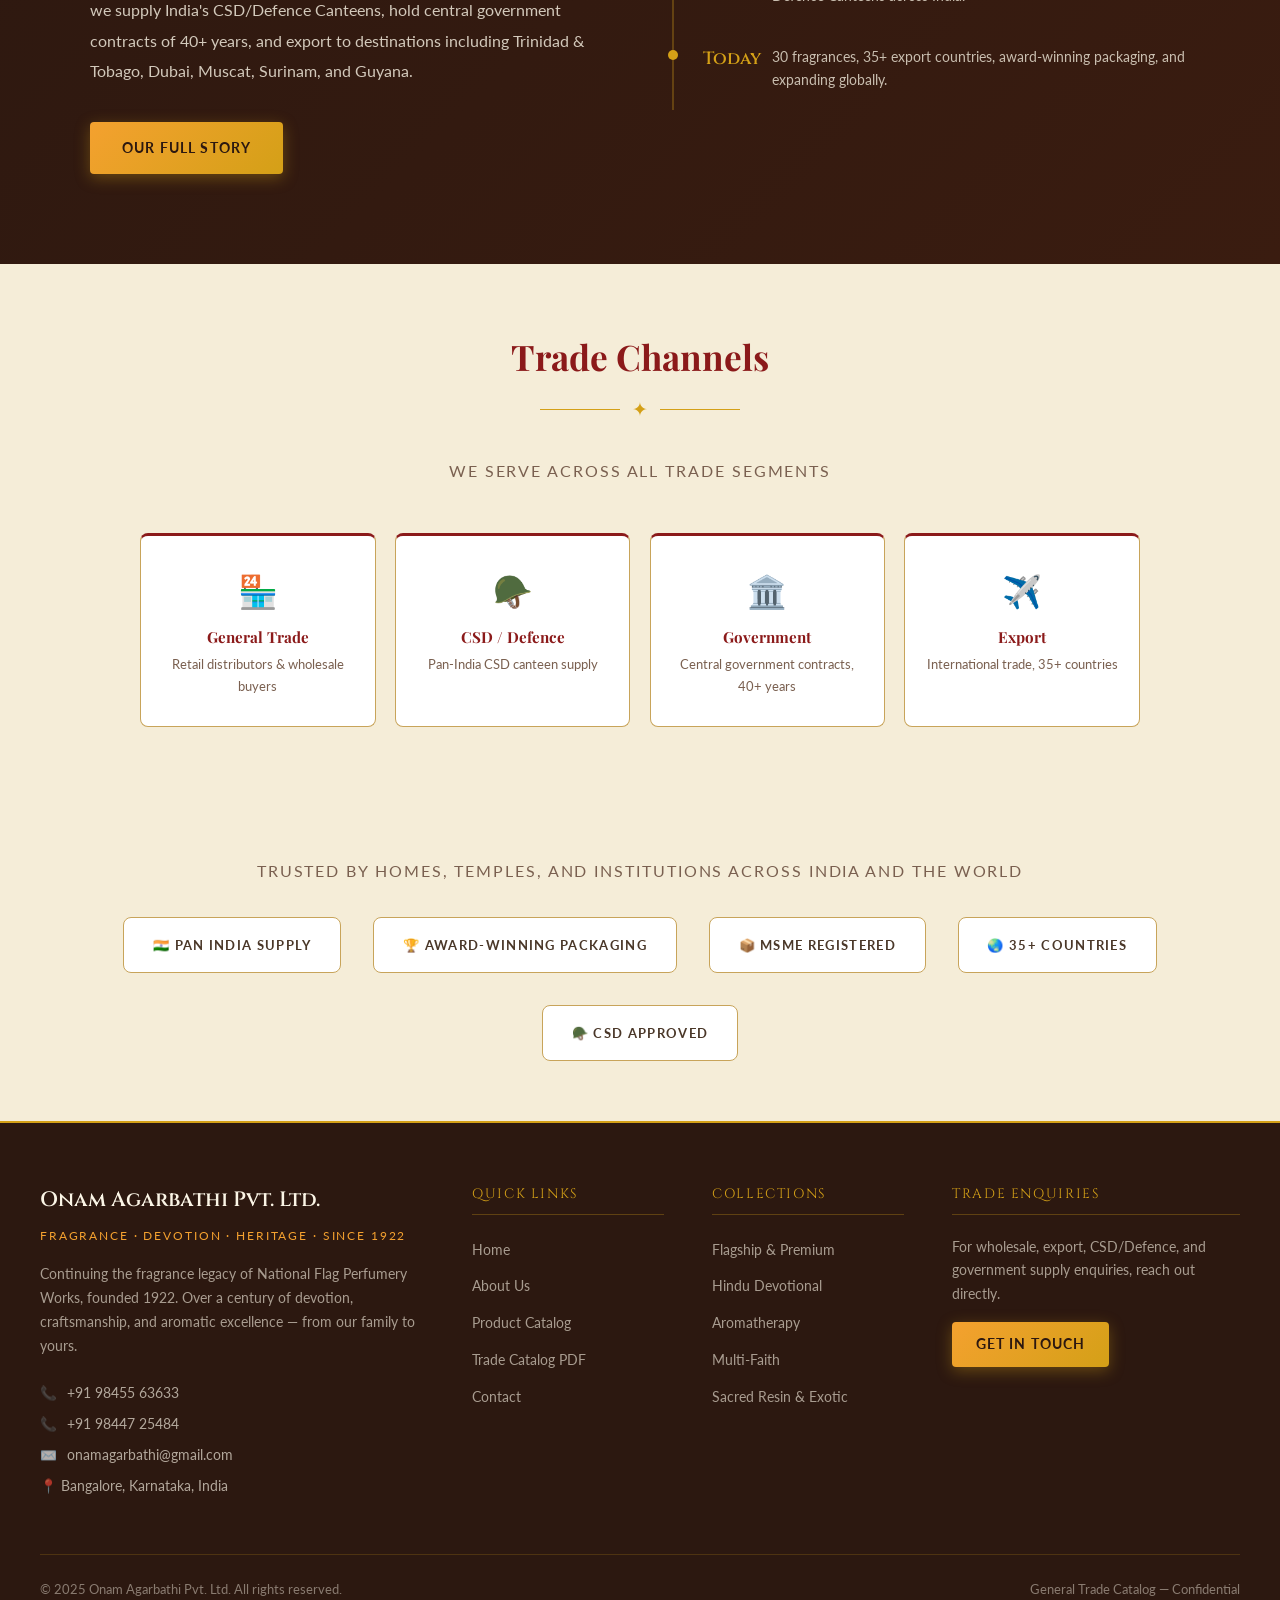
==== commit d605d4e7: "Add prominent catalog download band to homepage Co-Authored-By: Paperclip <noreply@paperclip.ing>" ====
--- a/index.html
+++ b/index.html
@@ -98,6 +98,29 @@
   </div>
 </section>
 
+
+<!-- CATALOG DOWNLOAD BAND -->
+<section style="background: linear-gradient(135deg, #2C1008, #4A1F0F); padding: 56px 2rem; text-align: center; border-top: 3px solid #C8A45A; border-bottom: 3px solid #C8A45A;">
+  <div style="max-width: 780px; margin: 0 auto;">
+    <span style="font-size: 0.75rem; letter-spacing: 0.25em; text-transform: uppercase; color: #C8A45A; display: block; margin-bottom: 0.8rem; font-weight: 700;">✦ Official Trade Document ✦</span>
+    <h2 style="font-family: 'Playfair Display', serif; font-size: clamp(1.6rem, 3.5vw, 2.4rem); color: #FAF0DC; margin-bottom: 0.6rem; font-weight: 700;">
+      Download Our <em style="color: #C8A45A; font-style: italic;">Product Catalog 2026</em>
+    </h2>
+    <p style="color: rgba(251,245,230,0.72); font-size: 1rem; line-height: 1.75; max-width: 560px; margin: 0 auto 2rem;">
+      Our General Trade Catalog contains all 30 fragrances across 6 collections — Flagship, Devotional, Aromatherapy, Multi-Faith, Sacred Resin &amp; Golden Jubilee — with full product details and fragrance profiles.
+    </p>
+    <div style="display: flex; flex-wrap: wrap; gap: 16px; justify-content: center; align-items: center;">
+      <a href="Onam-Agarbathi-Catalog-2026.pdf" download="Onam-Agarbathi-Catalog-2026.pdf"
+         style="display: inline-flex; align-items: center; gap: 10px; background: #C8A45A; color: #1E0800; font-weight: 700; font-size: 0.95rem; letter-spacing: 0.04em; padding: 14px 32px; border-radius: 4px; text-decoration: none;">
+        ⬇ Download PDF
+      </a>
+      <a href="catalog.html"
+         style="display: inline-flex; align-items: center; gap: 10px; background: transparent; color: #C8A45A; font-weight: 700; font-size: 0.95rem; letter-spacing: 0.04em; padding: 14px 32px; border-radius: 4px; border: 2px solid #C8A45A; text-decoration: none;">
+        ◉ View Catalog Online
+      </a>
+    </div>
+  </div>
+</section>
 <!-- CATEGORIES -->
 <section class="categories-section">
   <div class="container">
